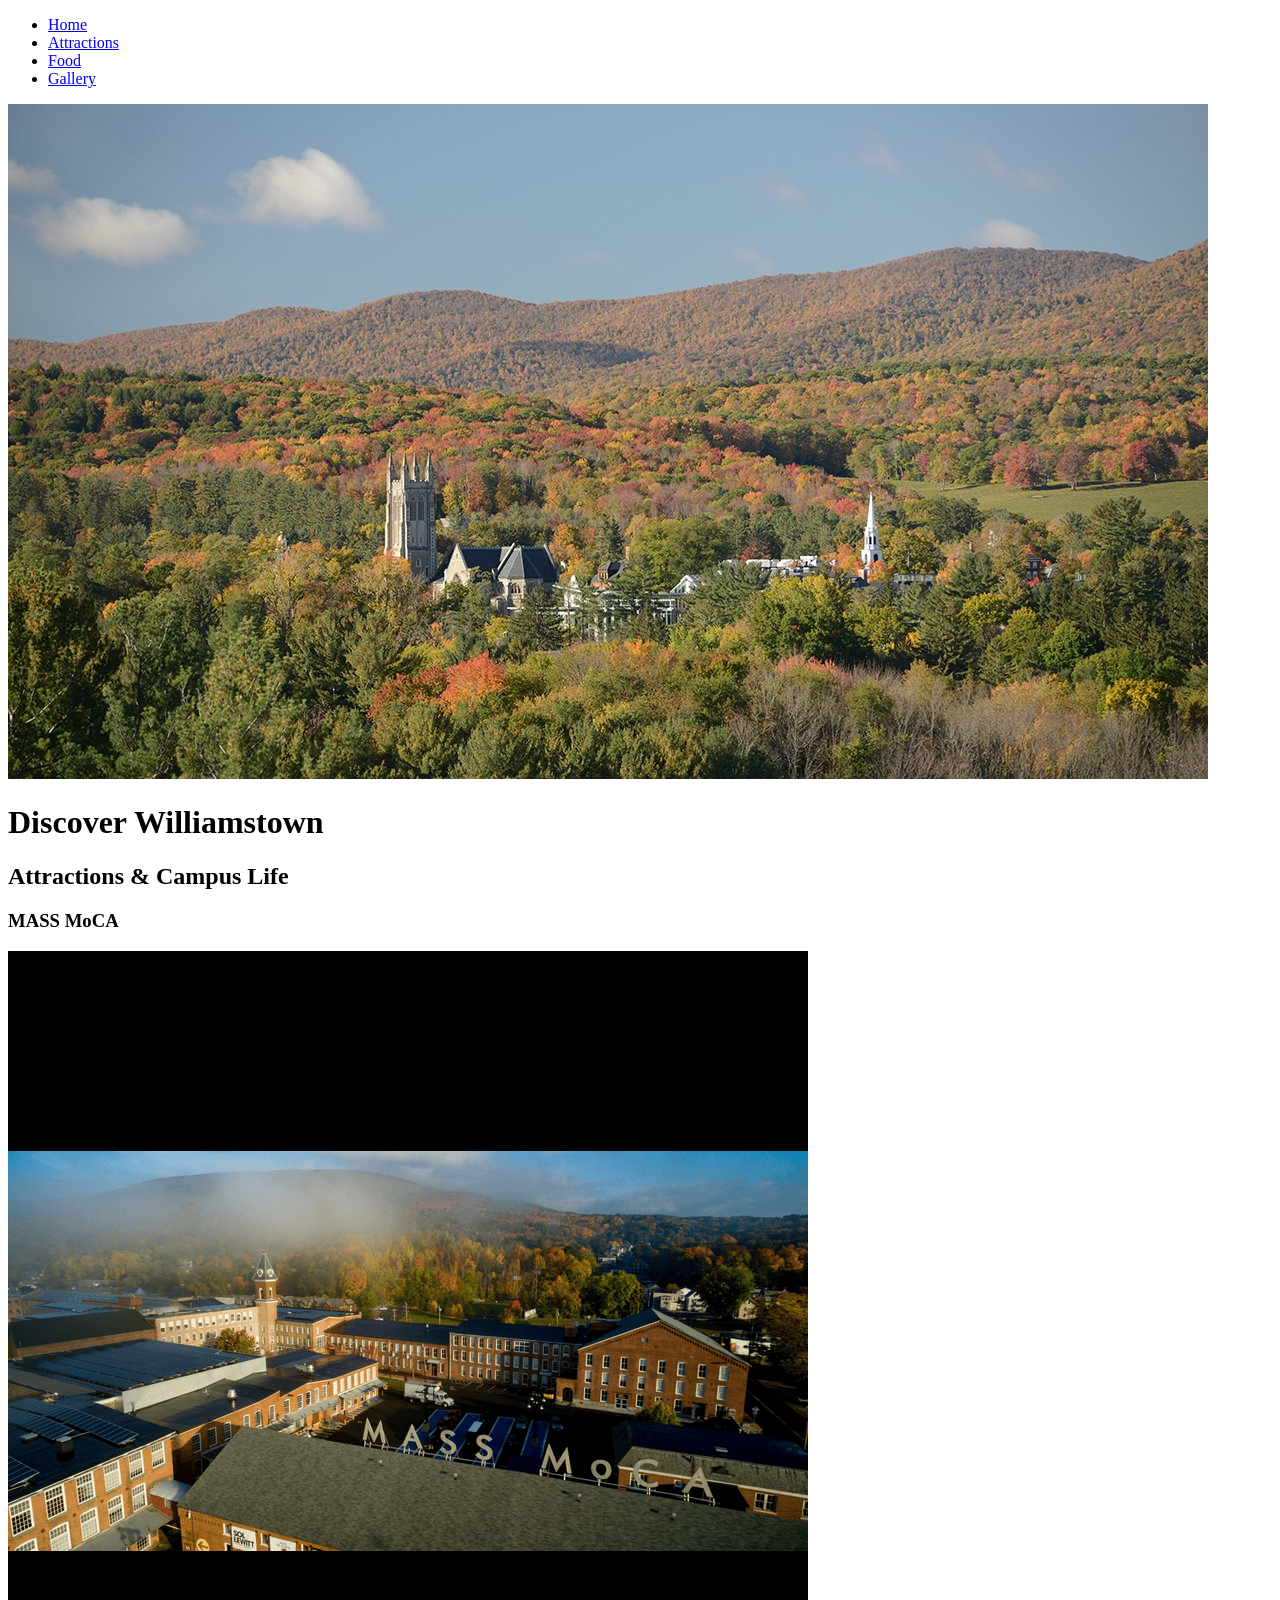
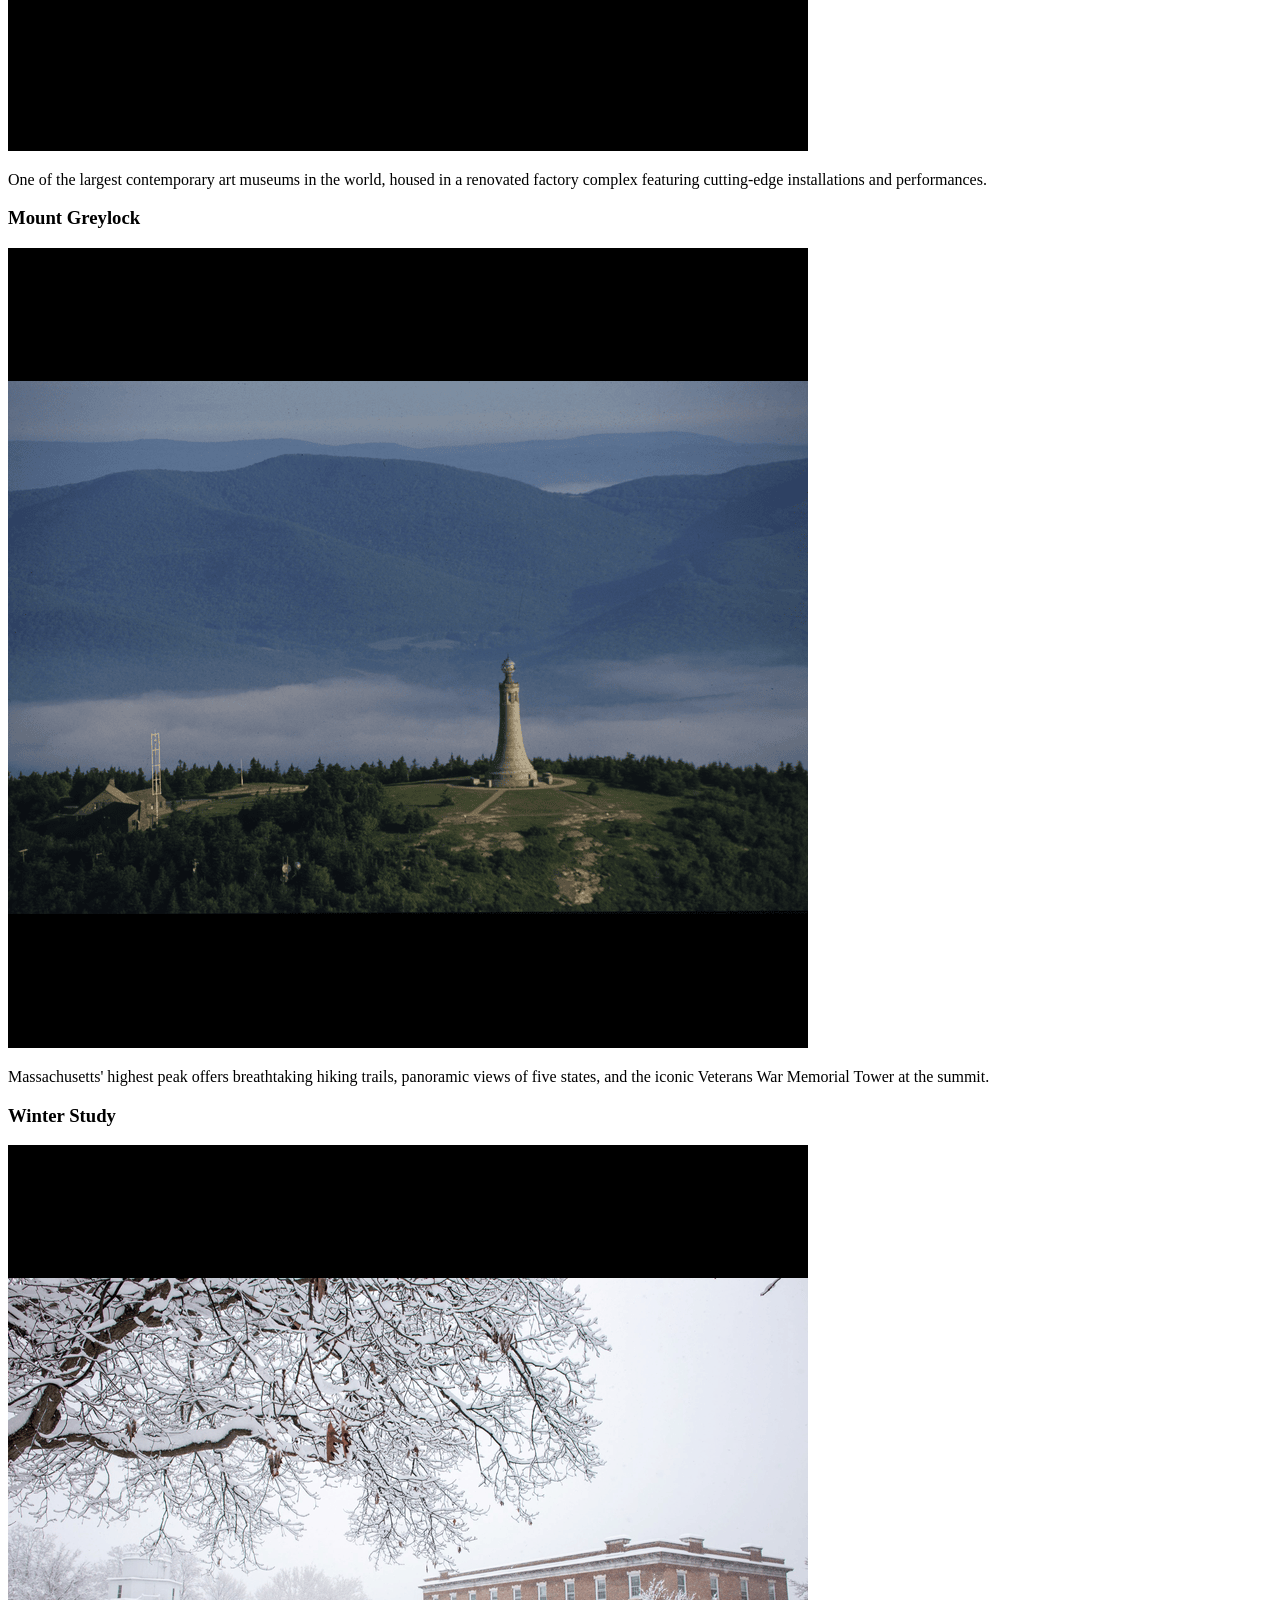
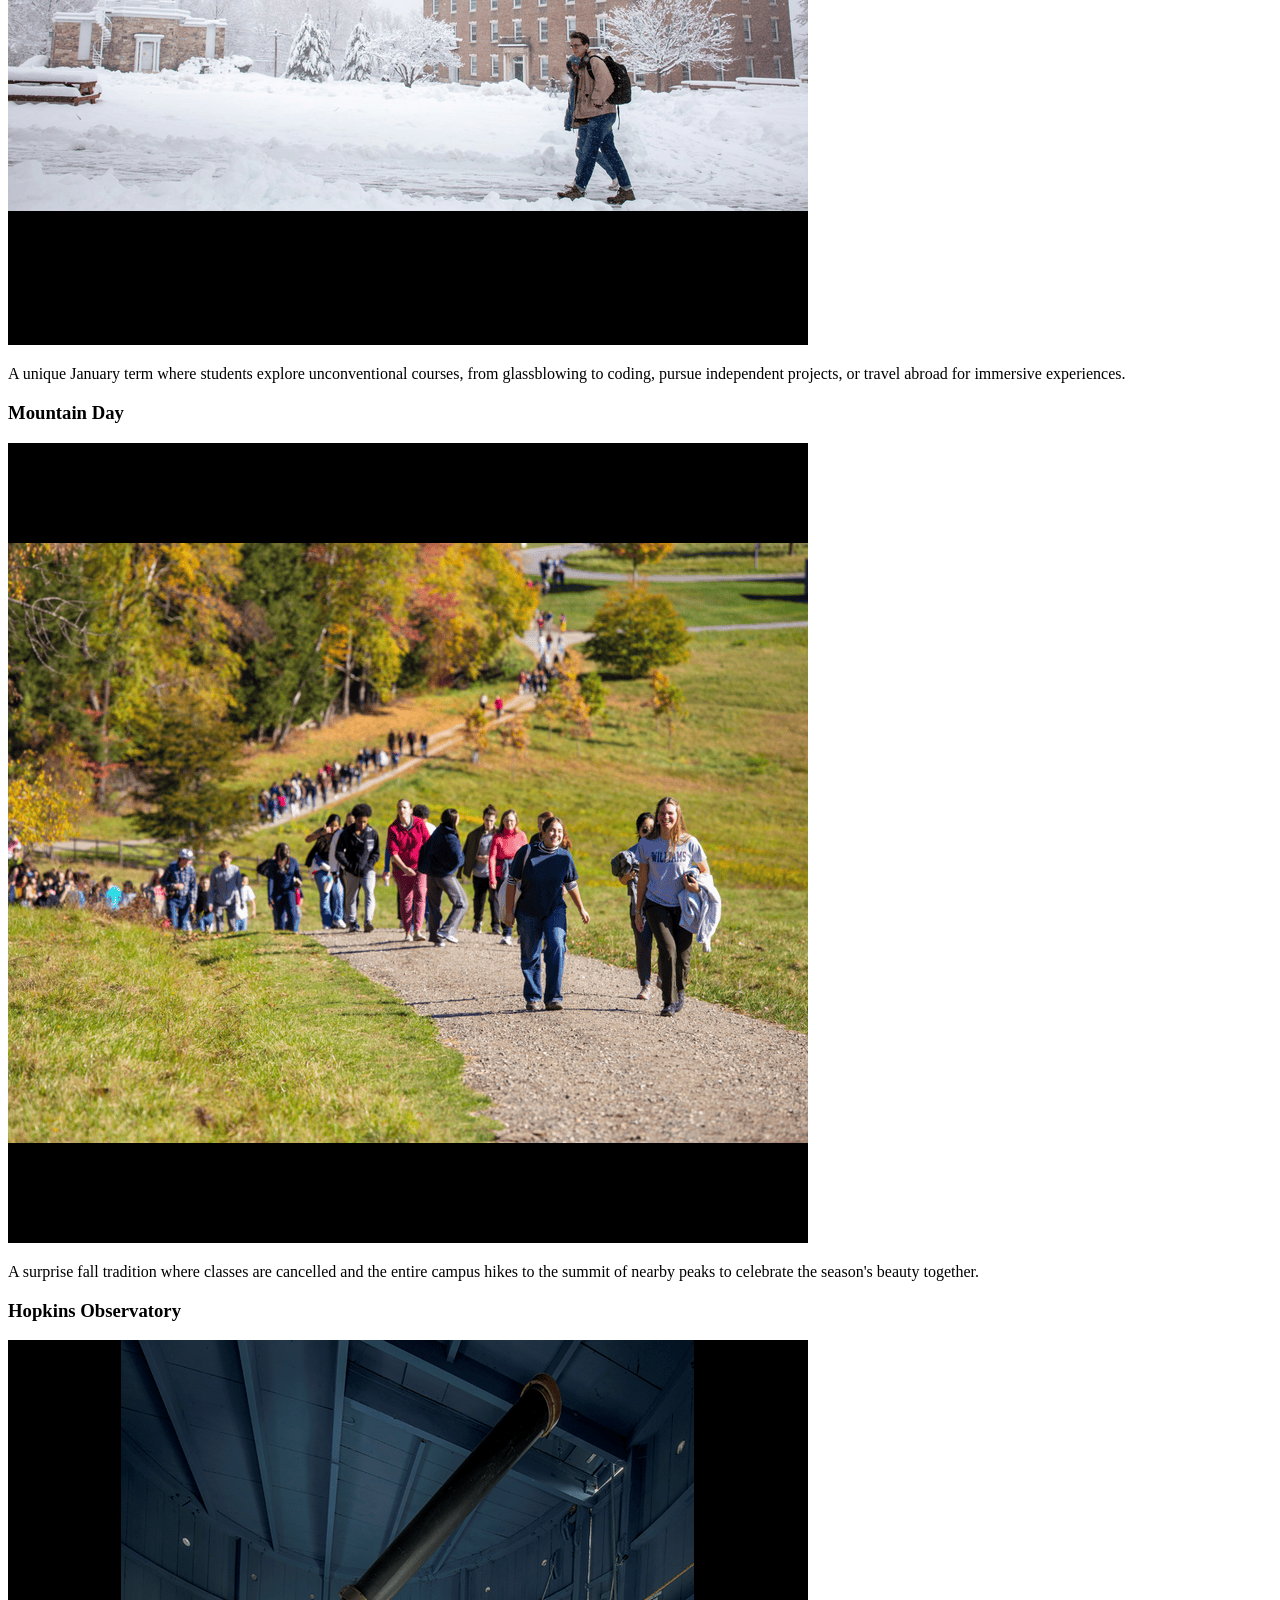
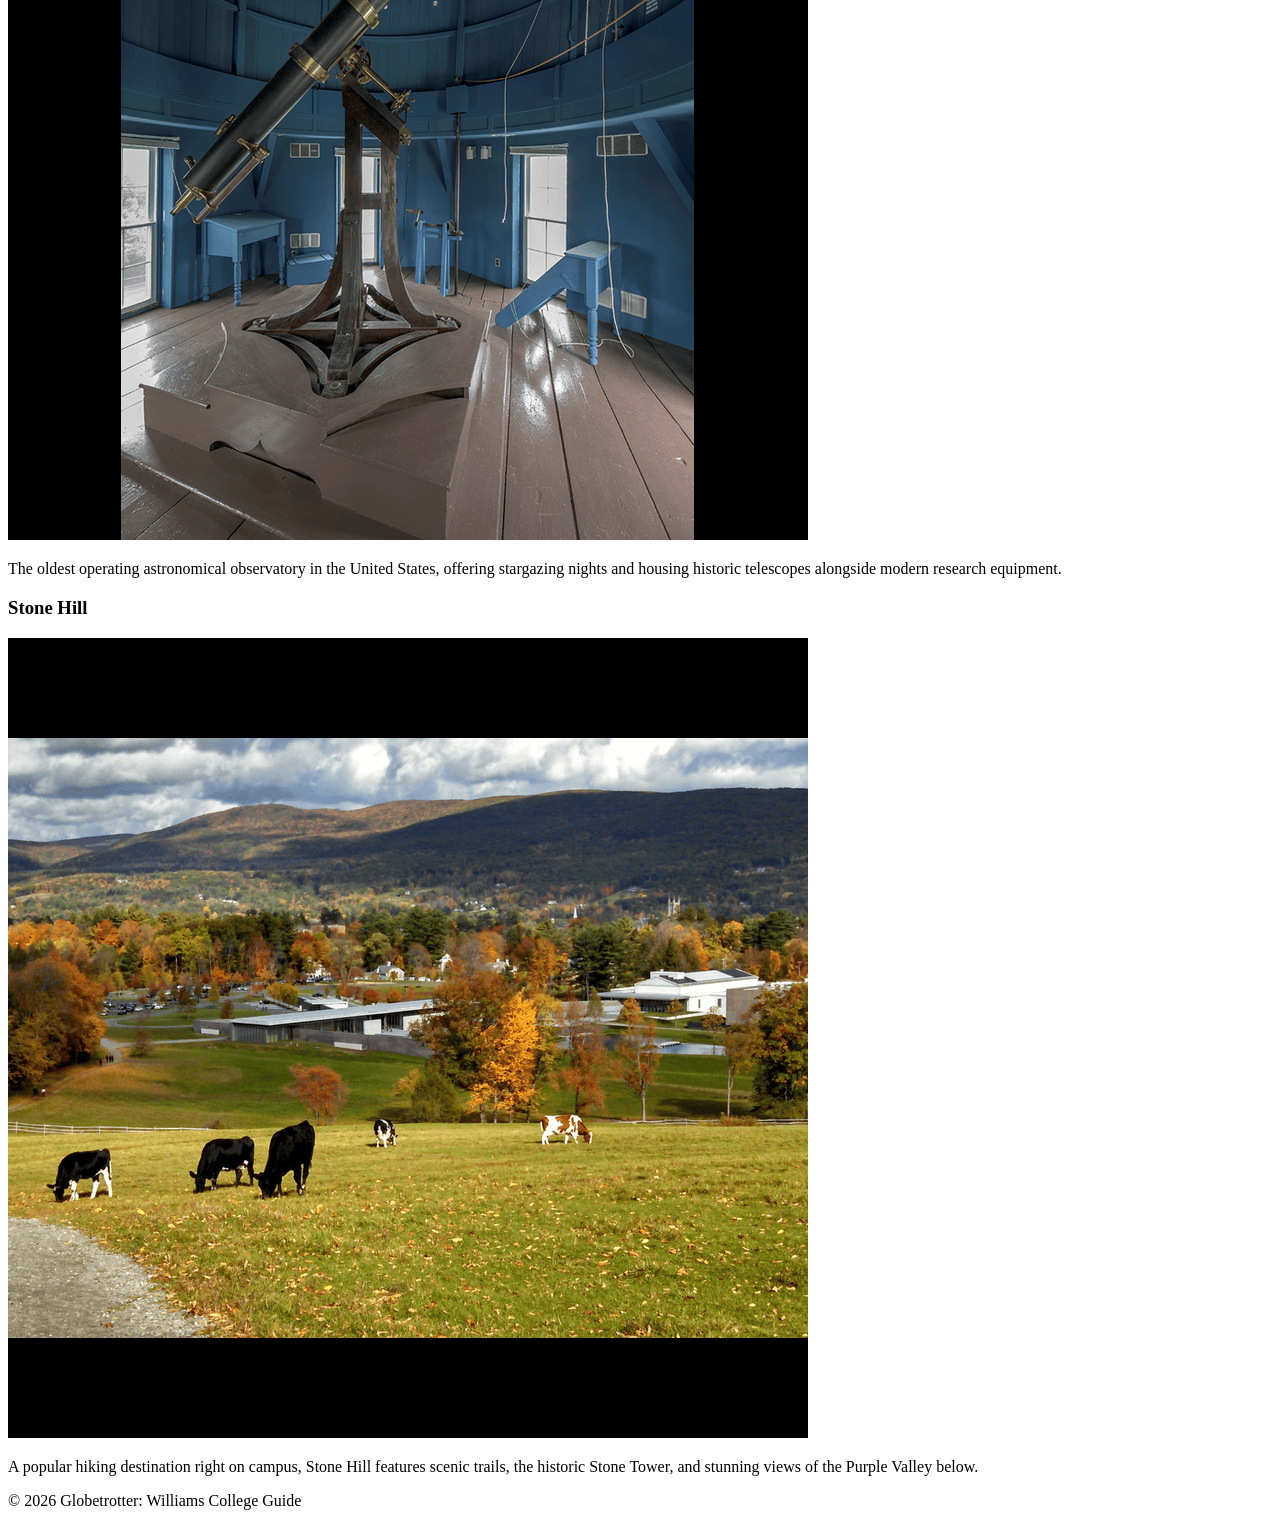
==== attractions.html @ 4b072b8d "Add proper image files to html files, complete milestone 1 comments in decisions.md, upload new imag" ====
<!DOCTYPE html>
<html lang="en">
<head>
    <meta charset="UTF-8">
    <meta name="viewport" content="width=device-width, initial-scale=1.0">
    <title>Attractions - Williams College</title>
    <link rel="stylesheet" href="williams-colors.css">
    <link rel="stylesheet" href="styles.css">
</head>
<body>
    <header>
        <nav>
            <ul>
                <li><a href="index.html">Home</a></li>
                <li><a href="attractions.html" class="active">Attractions</a></li>
                <li><a href="food.html">Food</a></li>
                <li><a href="photo.html">Gallery</a></li>
            </ul>
        </nav>
        <img src="website_images/header_image.png" alt="Williamstown Header" class="header-image">
        <div class="header-container">
            <h1>Discover Williamstown</h1>
        </div>
    </header>

    <main>
        <section class="page-header">
            <h2>Attractions & Campus Life</h2>
        </section>

        <section class="attractions-grid">
            <article class="attraction">
                <h3>MASS MoCA</h3>
                <img src="website_images/mass_moca.png" alt="MASS MoCA">
                <p>One of the largest contemporary art museums in the world, housed in a renovated factory complex featuring cutting-edge installations and performances.</p>
            </article>

            <article class="attraction">
                <h3>Mount Greylock</h3>
                <img src="website_images/mount_greylock.png" alt="Mount Greylock">
                <p>Massachusetts' highest peak offers breathtaking hiking trails, panoramic views of five states, and the iconic Veterans War Memorial Tower at the summit.</p>
            </article>

            <article class="attraction">
                <h3>Winter Study</h3>
                <img src="website_images/winter_study.png" alt="Winter Study">
                <p>A unique January term where students explore unconventional courses, from glassblowing to coding, pursue independent projects, or travel abroad for immersive experiences.</p>
            </article>

            <article class="attraction">
                <h3>Mountain Day</h3>
                <img src="website_images/mountain_day.png" alt="Mountain Day">
                <p>A surprise fall tradition where classes are cancelled and the entire campus hikes to the summit of nearby peaks to celebrate the season's beauty together.</p>
            </article>

            <article class="attraction">
                <h3>Hopkins Observatory</h3>
                <img src="website_images/hopkins_observatory.png" alt="Hopkins Observatory">
                <p>The oldest operating astronomical observatory in the United States, offering stargazing nights and housing historic telescopes alongside modern research equipment.</p>
            </article>

            <article class="attraction">
                <h3>Stone Hill</h3>
                <img src="website_images/stone_hill.png" alt="Stone Hill">
                <p>A popular hiking destination right on campus, Stone Hill features scenic trails, the historic Stone Tower, and stunning views of the Purple Valley below.</p>
            </article>
        </section>
    </main>

    <footer>
        <p>&copy; 2026 Globetrotter: Williams College Guide</p>
    </footer>
</body>
</html>
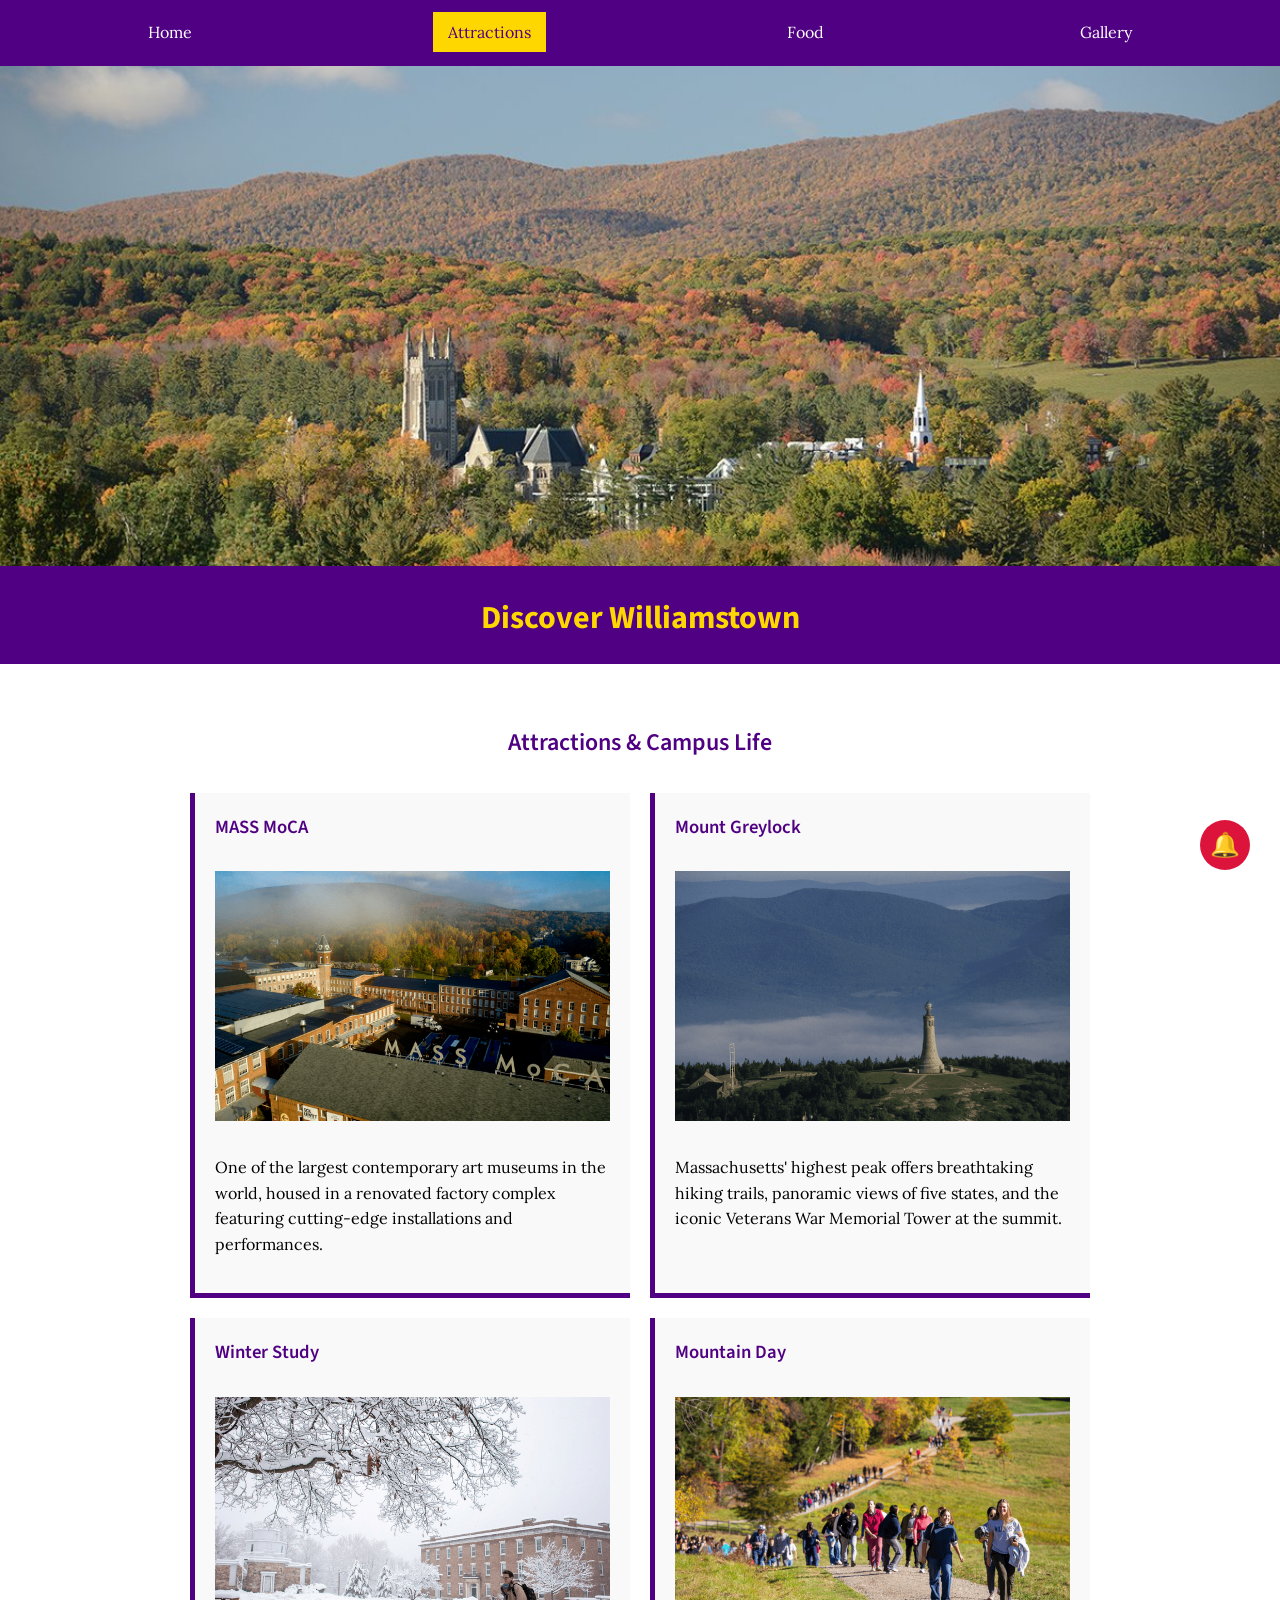
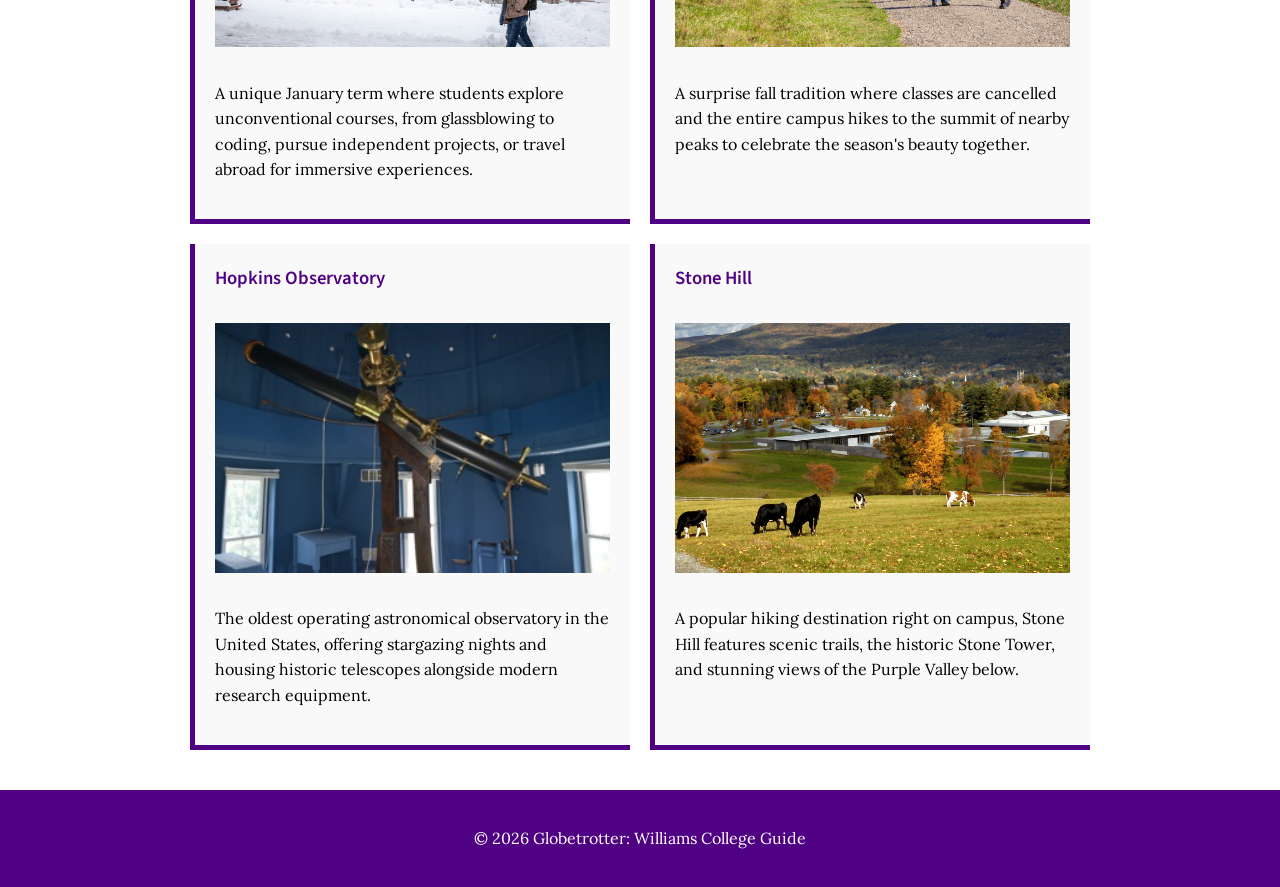
==== commit 4a98136a: "Add alert button for prompting user to enter contact info for newsletter" ====
--- a/attractions.html
+++ b/attractions.html
@@ -70,5 +70,42 @@
     <footer>
         <p>&copy; 2026 Globetrotter: Williams College Guide</p>
     </footer>
+
+    <!-- Newsletter Alert Button -->
+    <div class="newsletter-alert">
+        <button class="alert-button" onclick="openModal()">🔔</button>
+    </div>
+
+    <!-- Newsletter Modal -->
+    <div class="modal" id="newsletterModal" onclick="closeModal(event)">
+        <div class="modal-content" onclick="event.stopPropagation()">
+            <h2>Travel Newsletter</h2>
+            <p>Sign up for alerts about Williamstown and the Purple Valley!</p>
+            <form onsubmit="handleSubmit(event)">
+                <input type="text" placeholder="Name" required>
+                <input type="email" placeholder="Email" required>
+                <button type="submit" class="submit-btn">Sign Up</button>
+                <button type="button" class="close-btn" onclick="closeModal()">Close</button>
+            </form>
+        </div>
+    </div>
+
+    <script>
+        function openModal() {
+            document.getElementById('newsletterModal').classList.add('active');
+        }
+
+        function closeModal(event) {
+            if (!event || event.target.id === 'newsletterModal') {
+                document.getElementById('newsletterModal').classList.remove('active');
+            }
+        }
+
+        function handleSubmit(event) {
+            event.preventDefault();
+            alert('Thank you for signing up!');
+            closeModal();
+        }
+    </script>
 </body>
 </html>
--- a/williams-colors.css
+++ b/williams-colors.css
@@ -0,0 +1,403 @@
+/* Williams College Color Scheme: Royal Purple, White, and Gold */
+
+/* Import Google Fonts similar to Williams College's typography */
+@import url('https://fonts.googleapis.com/css2?family=Lora:ital,wght@0,400;0,500;0,600;0,700;1,400;1,500;1,600;1,700&family=Source+Sans+3:ital,wght@0,300;0,400;0,600;0,700;1,300;1,400;1,600;1,700&display=swap');
+
+/* Set overall page background and text color */
+body {
+    background-color: white;
+    font-family: "Lora", Georgia, "Times New Roman", serif;
+    margin: 0;
+    font-size: 16px;
+    line-height: 1.6;
+    min-height: 100vh;
+    display: flex;
+    flex-direction: column;
+}
+
+/* Header styling with purple background */
+header {
+    background-color: #500082;
+    color: white;
+    padding: 0px;
+}
+
+/* Main heading style */
+h1 {
+    font-family: "Source Sans 3", "Helvetica Neue", Arial, sans-serif;
+    color: #FFD700;
+    text-align: center;
+    margin: 20px 0;
+    font-weight: 700;
+}
+
+/* Section headings */
+h2 {
+    font-family: "Source Sans 3", "Helvetica Neue", Arial, sans-serif;
+    color: #500082;
+    margin: 20px 0;
+    font-weight: 600;
+}
+
+/* Navigation menu - using Flexbox */
+nav ul {
+    display: flex;
+    justify-content: space-around;
+    list-style: none;
+    padding: 20px;
+    margin: 0;
+}
+
+nav li {
+    margin: 0;
+}
+
+nav a {
+    color: white;
+    text-decoration: none;
+    padding: 10px 15px;
+}
+
+nav a:hover {
+    background-color: #FFD700;
+    color: #500082;
+}
+
+nav a.active {
+    background-color: #FFD700;
+    color: #500082;
+}
+
+/* Header image */
+.header-image {
+    width: 100%;
+    max-height: 500px;
+    object-fit: cover;
+}
+
+/* Main content area */
+main {
+    max-width: 900px;
+    margin: 0 auto;
+    padding: 40px 20px;
+    flex: 1;
+}
+
+/* Hero section */
+.hero {
+    padding: 20px;
+    background-color: #f9f9f9;
+    border-left: 5px solid #500082;
+    border-bottom: 5px solid #500082;
+}
+
+.hero p {
+    line-height: 1.6;
+
+}
+
+/* Map container */
+.map-container {
+    margin-top: 30px;
+    text-align: center;
+}
+
+.map-container iframe {
+    width: 100%;
+    max-width: 600px;
+    height: 450px;
+    border: 3px solid #500082;
+}
+
+/* Subheadings (h3, h4, etc.) */
+h3, h4, h5, h6 {
+    font-family: "Source Sans 3", "Helvetica Neue", Arial, sans-serif;
+    font-weight: 600;
+}
+
+/* Footer styling */
+footer {
+    background-color: #500082;
+    color: white;
+    text-align: center;
+    padding: 20px;
+    margin-top: auto;
+}
+
+/* Attractions grid - using Flexbox */
+.attractions-grid {
+    display: flex;
+    flex-wrap: wrap;
+    gap: 20px;
+    justify-content: center;
+}
+
+.attraction {
+    flex: 1 1 300px;
+    max-width: 400px;
+    padding: 20px;
+    background-color: #f9f9f9;
+    border-left: 5px solid #500082;
+    border-bottom: 5px solid #500082;
+}
+
+.attraction img {
+    width: 100%;
+    height: 250px;
+    object-fit: cover;
+    margin: 10px 0;
+}
+
+.attraction h3 {
+    color: #500082;
+    margin-top: 0;
+}
+
+/* Food/Restaurant section - using Flexbox */
+.restaurants-grid {
+    display: flex;
+    flex-direction: column;
+    gap: 20px;
+    max-width: 700px;
+    margin: 0 auto;
+}
+
+.restaurant {
+    padding: 20px;
+    background-color: #f9f9f9;
+    border-left: 5px solid #500082;
+    border-bottom: 5px solid #500082;
+}
+
+.restaurant h3 {
+    color: #500082;
+    margin-top: 0;
+}
+
+.restaurant address {
+    font-style: normal;
+    color: #666;
+    margin: 5px 0;
+}
+
+.website-button {
+    display: inline-block;
+    margin-top: 10px;
+    padding: 8px 15px;
+    background-color: #500082;
+    color: white;
+    text-decoration: none;
+}
+
+.website-button:hover {
+    background-color: #FFD700;
+    color: #500082;
+}
+
+/* Gallery - using Flexbox */
+.gallery {
+    display: flex;
+    flex-wrap: wrap;
+    gap: 20px;
+    justify-content: center;
+}
+
+.gallery figure {
+    flex: 1 1 400px;
+    max-width: 450px;
+    margin: 0;
+    padding: 15px;
+    background-color: #f9f9f9;
+    border-left: 5px solid #500082;
+    border-bottom: 5px solid #500082;
+}
+
+.gallery img {
+    width: 100%;
+    height: 300px;
+    object-fit: cover;
+}
+
+.gallery figcaption {
+    margin-top: 10px;
+    color: #333;
+    font-size: 14px;
+    line-height: 1.4;
+}
+
+/* Page header section */
+.page-header {
+    text-align: center;
+    margin-bottom: 30px;
+}
+
+/* Newsletter Alert Button */
+.newsletter-alert {
+    position: fixed;
+    bottom: 30px;
+    right: 30px;
+    z-index: 1000;
+}
+
+.alert-button {
+    width: 50px;
+    height: 50px;
+    border-radius: 50%;
+    background-color: #DC143C;
+    border: none;
+    cursor: pointer;
+    font-size: 24px;
+    animation: flash 1.5s infinite;
+}
+
+.alert-button:hover {
+    animation: none;
+}
+
+@keyframes flash {
+    0%, 100% { opacity: 1; }
+    50% { opacity: 0.5; }
+}
+
+/* Modal */
+.modal {
+    display: none;
+    position: fixed;
+    top: 0;
+    left: 0;
+    width: 100%;
+    height: 100%;
+    background: rgba(0, 0, 0, 0.5);
+    z-index: 2000;
+}
+
+.modal.active {
+    display: flex;
+    justify-content: center;
+    align-items: center;
+}
+
+.modal-content {
+    background: white;
+    padding: 30px;
+    border-radius: 8px;
+    max-width: 400px;
+    width: 90%;
+}
+
+.modal-content h2 {
+    margin-top: 0;
+}
+
+.modal-content input {
+    width: 100%;
+    padding: 10px;
+    margin: 10px 0;
+    border: 1px solid #ddd;
+    border-radius: 4px;
+    box-sizing: border-box;
+}
+
+.modal-content button {
+    width: 100%;
+    padding: 12px;
+    margin-top: 10px;
+    border: none;
+    border-radius: 4px;
+    cursor: pointer;
+    font-weight: 600;
+}
+
+.submit-btn {
+    background-color: #500082;
+    color: white;
+}
+
+.submit-btn:hover {
+    background-color: #FFD700;
+    color: #500082;
+}
+
+.close-btn {
+    background-color: #ddd;
+    color: #333;
+}
+
+/* Media Queries */
+
+/* Mobile: 320px and up (default styles above work for mobile) */
+@media (min-width: 320px) {
+    /* Nav bar with minimal spacing on mobile */
+    nav ul {
+        padding: 20px 5px;
+        justify-content: space-between;
+    }
+
+    /* Single column for attractions on mobile */
+    .attractions-grid {
+        flex-direction: column;
+    }
+
+    .attraction {
+        max-width: 100%;
+    }
+
+    /* Single column for gallery on mobile */
+    .gallery {
+        flex-direction: column;
+    }
+
+    .gallery figure {
+        max-width: 100%;
+    }
+
+    /* Smaller map height on mobile */
+    .map-container iframe {
+        height: 300px;
+    }
+}
+
+/* Tablet: 768px and up */
+@media (min-width: 768px) {
+    /* Nav bar with more spacing */
+    nav ul {
+        padding: 20px 40px;
+    }
+
+    /* Attractions can show 2 per row */
+    .attractions-grid {
+        flex-direction: row;
+    }
+
+    /* Gallery can show 2 per row */
+    .gallery {
+        flex-direction: row;
+    }
+}
+
+/* Desktop: 1024px and up */
+@media (min-width: 1024px) {
+    /* Nav bar with full spacing */
+    nav ul {
+        padding: 20px;
+        justify-content: space-around;
+    }
+
+    /* Attractions show 3 per row (2 rows total for 6 items) */
+    .attractions-grid {
+        justify-content: center;
+    }
+
+    .attraction {
+        flex: 1 1 300px;
+    }
+
+    /* Gallery shows 2x2 grid (4 images) */
+    .gallery {
+        justify-content: center;
+    }
+
+    .gallery figure {
+        flex: 1 1 400px;
+    }
+}
